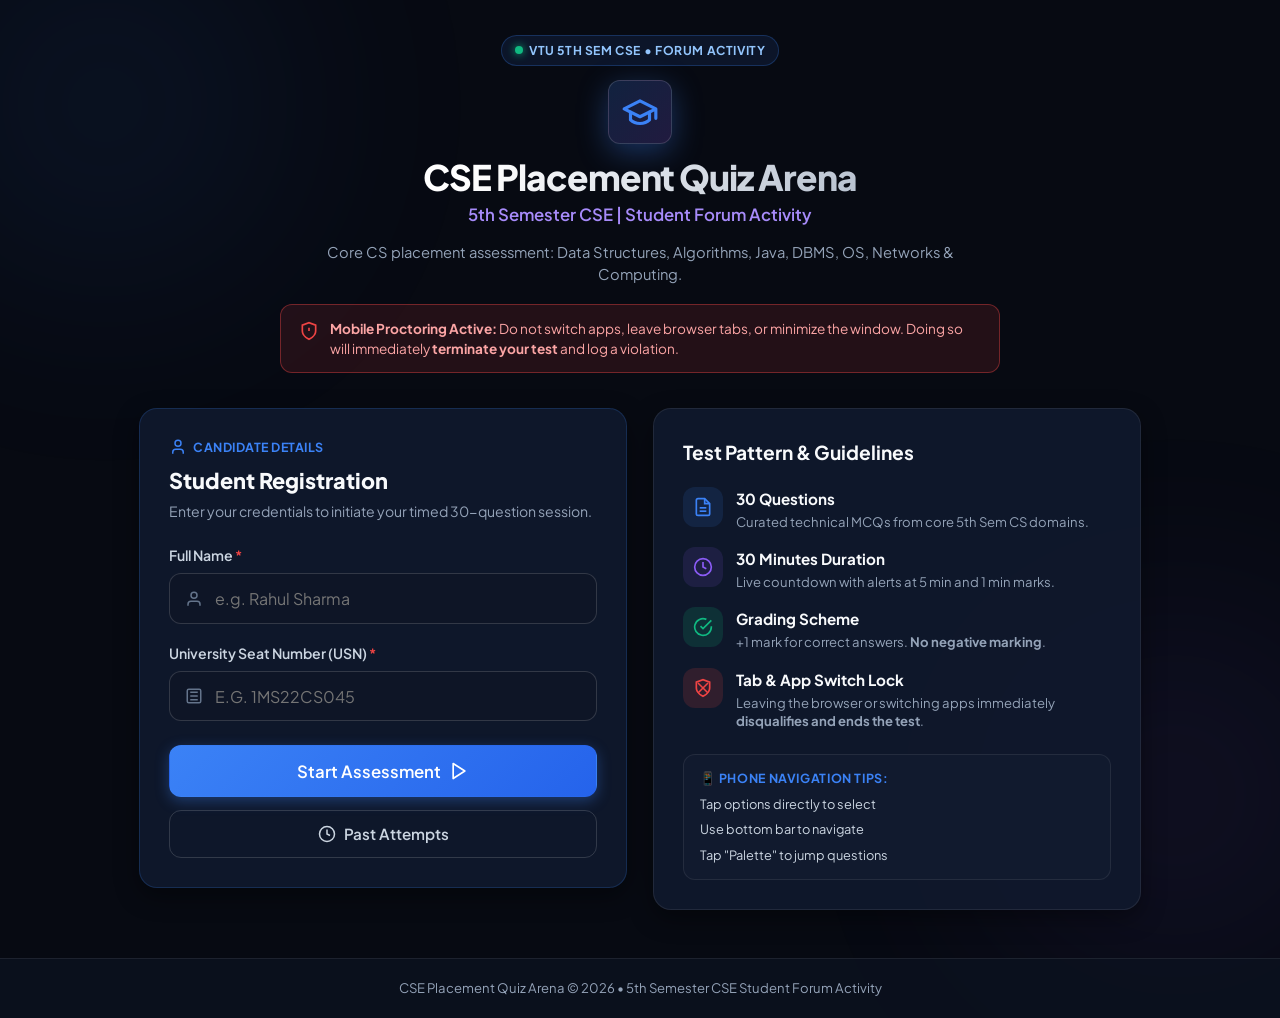
==== index.html @ 7b8ca548 "Add CSE placement quiz arena Co-authored-by: Copilot <223556219+Copilot@users.noreply.github.com>" ====
<!DOCTYPE html>
<html lang="en">
<head>
  <meta charset="UTF-8">
  <meta name="viewport" content="width=device-width, initial-scale=1.0, maximum-scale=5.0, viewport-fit=cover">
  <meta name="theme-color" content="#070a12">
  <meta name="apple-mobile-web-app-capable" content="yes">
  <meta name="apple-mobile-web-app-status-bar-style" content="black-translucent">
  <title>CSE Placement Quiz Arena | 5th Semester Placement Training</title>
  <meta name="description" content="Mobile-optimized placement-training MCQ quiz platform for 5th Semester CSE students with real-time countdown, strict tab-switch proctoring, thumb-friendly navigation, instant scoring, and answer review.">
  <!-- Google Fonts -->
  <link rel="preconnect" href="https://fonts.googleapis.com">
  <link rel="preconnect" href="https://fonts.gstatic.com" crossorigin>
  <link href="https://fonts.googleapis.com/css2?family=Plus+Jakarta+Sans:wght@400;500;600;700;800&family=JetBrains+Mono:wght@400;500;600&display=swap" rel="stylesheet">
  <link rel="stylesheet" href="style.css">
</head>
<body class="dark-theme">

  <!-- Ambient Backdrop Glows -->
  <div class="ambient-glow glow-top-left"></div>
  <div class="ambient-glow glow-bottom-right"></div>

  <!-- Notification Toast Container -->
  <div id="toastContainer" class="toast-container" aria-live="polite"></div>

  <!-- ========================================== -->
  <!-- SCREEN 1: REGISTRATION / LANDING PAGE     -->
  <!-- (Student-Only Access - No Admin Controls) -->
  <!-- ========================================== -->
  <section id="registrationScreen" class="screen active">
    <header class="landing-hero">
      <div class="hero-top-badge">
        <span class="pulse-indicator"></span>
        <span>VTU 5th Sem CSE • Forum Activity</span>
      </div>
      
      <div class="hero-logo-box">
        <div class="logo-shield">
          <svg width="38" height="38" viewBox="0 0 24 24" fill="none" stroke="currentColor" stroke-width="2" stroke-linecap="round" stroke-linejoin="round">
            <path d="M22 10v6M2 10l10-5 10 5-10 5z"/>
            <path d="M6 12v5c3 3 9 3 12 0v-5"/>
          </svg>
        </div>
      </div>

      <h1 class="hero-headline">CSE Placement Quiz Arena</h1>
      <p class="hero-subheadline">5th Semester CSE | Student Forum Activity</p>
      <p class="hero-brief">Core CS placement assessment: Data Structures, Algorithms, Java, DBMS, OS, Networks &amp; Computing.</p>
      
      <!-- Anti-Cheating Protocol Notice for Mobile -->
      <div class="proctoring-alert-banner">
        <svg width="20" height="20" viewBox="0 0 24 24" fill="none" stroke="currentColor" stroke-width="2"><path d="M12 22s8-4 8-10V5l-8-3-8 3v7c0 6 8 10 8 10z"/><line x1="12" y1="8" x2="12" y2="12"/><line x1="12" y1="16" x2="12.01" y2="16"/></svg>
        <span><strong>Mobile Proctoring Active:</strong> Do not switch apps, leave browser tabs, or minimize the window. Doing so will immediately <strong>terminate your test</strong> and log a violation.</span>
      </div>
    </header>

    <main class="landing-content">
      <!-- Registration Card -->
      <div class="card registration-card">
        <div class="card-badge">
          <svg width="18" height="18" viewBox="0 0 24 24" fill="none" stroke="currentColor" stroke-width="2"><path d="M19 21v-2a4 4 0 0 0-4-4H9a4 4 0 0 0-4 4v2"/><circle cx="12" cy="7" r="4"/></svg>
          <span>Candidate Details</span>
        </div>
        <h2 class="form-title">Student Registration</h2>
        <p class="form-instructions">Enter your credentials to initiate your timed 30-question session.</p>

        <form id="registrationForm" novalidate>
          <div class="form-field">
            <label for="studentNameInput">Full Name <span class="required-star">*</span></label>
            <div class="input-container">
              <svg class="field-icon" width="18" height="18" viewBox="0 0 24 24" fill="none" stroke="currentColor" stroke-width="2"><path d="M20 21v-2a4 4 0 0 0-4-4H8a4 4 0 0 0-4 4v2"/><circle cx="12" cy="7" r="4"/></svg>
              <input type="text" id="studentNameInput" placeholder="e.g. Rahul Sharma" autocomplete="name" required inputmode="text">
            </div>
            <div id="nameError" class="validation-message">Please enter your full name (minimum 2 characters).</div>
          </div>

          <div class="form-field">
            <label for="studentUSNInput">University Seat Number (USN) <span class="required-star">*</span></label>
            <div class="input-container">
              <svg class="field-icon" width="18" height="18" viewBox="0 0 24 24" fill="none" stroke="currentColor" stroke-width="2"><rect width="18" height="18" x="3" y="3" rx="2"/><path d="M7 7h10"/><path d="M7 12h10"/><path d="M7 17h10"/></svg>
              <input type="text" id="studentUSNInput" placeholder="e.g. 1MS22CS045" autocomplete="off" required autocapitalize="characters" style="text-transform: uppercase;">
            </div>
            <div id="usnError" class="validation-message">Please enter a valid USN.</div>
          </div>

          <div class="form-button-group">
            <button type="submit" id="startQuizBtn" class="btn btn-primary btn-cta btn-touch">
              <span>Start Assessment</span>
              <svg width="20" height="20" viewBox="0 0 24 24" fill="none" stroke="currentColor" stroke-width="2" stroke-linecap="round" stroke-linejoin="round"><polygon points="5 3 19 12 5 21 5 3"/></svg>
            </button>
            <button type="button" id="viewHistoryLandingBtn" class="btn btn-outline btn-touch">
              <svg width="18" height="18" viewBox="0 0 24 24" fill="none" stroke="currentColor" stroke-width="2"><circle cx="12" cy="12" r="10"/><polyline points="12 6 12 12 16 14"/></svg>
              <span>Past Attempts</span>
            </button>
          </div>
        </form>

        <!-- Active Session Resume Banner -->
        <div id="resumeSessionBanner" class="resume-session-banner hidden">
          <div class="resume-icon">⚡</div>
          <div class="resume-info">
            <strong>Active Session Saved</strong>
            <p id="resumeSessionDetails">You have an ongoing test attempt stored on this device.</p>
          </div>
          <button id="resumeTestBtn" class="btn btn-accent btn-sm btn-touch">Resume</button>
        </div>
      </div>

      <!-- Test Rules & Information -->
      <div class="instructions-card card">
        <h3 class="instructions-header">Test Pattern &amp; Guidelines</h3>
        <div class="rules-grid">
          <div class="rule-box">
            <div class="rule-icon-circle blue-glow">
              <svg width="20" height="20" viewBox="0 0 24 24" fill="none" stroke="currentColor" stroke-width="2"><path d="M14 2H6a2 2 0 0 0-2 2v16a2 2 0 0 0 2 2h12a2 2 0 0 0 2-2V8z"/><polyline points="14 2 14 8 20 8"/><line x1="16" y1="13" x2="8" y2="13"/><line x1="16" y1="17" x2="8" y2="17"/></svg>
            </div>
            <div class="rule-info">
              <h4>30 Questions</h4>
              <p>Curated technical MCQs from core 5th Sem CS domains.</p>
            </div>
          </div>

          <div class="rule-box">
            <div class="rule-icon-circle purple-glow">
              <svg width="20" height="20" viewBox="0 0 24 24" fill="none" stroke="currentColor" stroke-width="2"><circle cx="12" cy="12" r="10"/><polyline points="12 6 12 12 16 14"/></svg>
            </div>
            <div class="rule-info">
              <h4>30 Minutes Duration</h4>
              <p>Live countdown with alerts at 5 min and 1 min marks.</p>
            </div>
          </div>

          <div class="rule-box">
            <div class="rule-icon-circle green-glow">
              <svg width="20" height="20" viewBox="0 0 24 24" fill="none" stroke="currentColor" stroke-width="2"><path d="M22 11.08V12a10 10 0 1 1-5.93-9.14"/><polyline points="22 4 12 14.01 9 11.01"/></svg>
            </div>
            <div class="rule-info">
              <h4>Grading Scheme</h4>
              <p>+1 mark for correct answers. <strong>No negative marking</strong>.</p>
            </div>
          </div>

          <div class="rule-box">
            <div class="rule-icon-circle rose-glow">
              <svg width="20" height="20" viewBox="0 0 24 24" fill="none" stroke="currentColor" stroke-width="2"><path d="M12 22s8-4 8-10V5l-8-3-8 3v7c0 6 8 10 8 10z"/><line x1="18" y1="6" x2="6" y2="18"/><line x1="6" y1="6" x2="18" y2="18"/></svg>
            </div>
            <div class="rule-info">
              <h4>Tab &amp; App Switch Lock</h4>
              <p>Leaving the browser or switching apps immediately <strong>disqualifies and ends the test</strong>.</p>
            </div>
          </div>
        </div>

        <div class="keyboard-tips-banner">
          <div class="kbd-title">📱 Phone Navigation Tips:</div>
          <div class="kbd-items">
            <span>Tap options directly to select</span>
            <span>Use bottom bar to navigate</span>
            <span>Tap "Palette" to jump questions</span>
          </div>
        </div>
      </div>
    </main>

    <!-- Clean Student Footer (No Admin Login Shown) -->
    <footer class="landing-footer">
      <div class="footer-inner" style="justify-content: center; text-align: center;">
        <span>CSE Placement Quiz Arena &copy; 2026 • 5th Semester CSE Student Forum Activity</span>
      </div>
    </footer>
  </section>

  <!-- ========================================== -->
  <!-- SCREEN 2: ACTIVE QUIZ ARENA (PHONE READY) -->
  <!-- ========================================== -->
  <section id="quizScreen" class="screen">
    <!-- Compact Sticky Mobile Top Navigation -->
    <header class="quiz-navbar">
      <div class="nav-branding">
        <div class="nav-logo">
          <svg width="20" height="20" viewBox="0 0 24 24" fill="none" stroke="currentColor" stroke-width="2"><path d="M22 10v6M2 10l10-5 10 5-10 5z"/><path d="M6 12v5c3 3 9 3 12 0v-5"/></svg>
        </div>
        <div class="candidate-pill-compact">
          <span id="headerCandidateName" class="cand-name-val">Candidate</span>
          <span id="headerCandidateUSN" class="cand-usn-val">USN</span>
        </div>
      </div>

      <!-- Live Proctoring Status Pill -->
      <div class="proctor-pill">
        <span class="proctor-dot"></span>
        <span class="proctor-text">Locked</span>
      </div>

      <!-- Live Timer Badge -->
      <div class="timer-badge-container">
        <div id="liveTimerBadge" class="timer-badge">
          <svg class="timer-clock-icon" width="16" height="16" viewBox="0 0 24 24" fill="none" stroke="currentColor" stroke-width="2"><circle cx="12" cy="12" r="10"/><polyline points="12 6 12 12 16 14"/></svg>
          <span id="timerDisplay" class="timer-clock">30:00</span>
        </div>
      </div>

      <div class="nav-actions">
        <button id="topSubmitBtn" class="btn btn-danger btn-sm btn-touch">
          <span>Submit</span>
        </button>
      </div>
    </header>

    <!-- Sub-Header Progress Track for Phone -->
    <div class="mobile-sub-header">
      <div class="mobile-meta-row">
        <div class="meta-left">
          <span id="questionCounterPill" class="meta-pill pill-primary">Q1 / 30</span>
          <span id="questionTopicPill" class="meta-pill pill-topic">Topic</span>
        </div>
        <div class="meta-right">
          <span id="answeredCounterText" class="answered-text">0 / 30</span>
        </div>
      </div>
      <div class="linear-progress-wrapper" aria-label="Assessment Progress">
        <div id="quizProgressBar" class="linear-progress-fill" style="width: 0%;"></div>
      </div>
    </div>

    <!-- Quiz Workspace Layout -->
    <div class="quiz-body-container">
      
      <!-- Current Question Workspace -->
      <main class="question-workspace">
        <!-- Question Statement & Options Card -->
        <div class="card question-card">
          <div class="question-header-row">
            <span class="q-seq-num" id="qSequencePrefix">Q1.</span>
            <h2 id="qStatement" class="q-statement-text">Loading question text...</h2>
          </div>

          <!-- 4 Options Grid -->
          <div id="optionsGrid" class="options-container" role="radiogroup" aria-label="Question Multiple Choice Options">
            <!-- Dynamic 4 Options -->
          </div>
        </div>

        <!-- Inline Desktop / Tablet Action Buttons (also accessible above sticky footer) -->
        <div class="workspace-nav-bar inline-desktop-nav">
          <div class="nav-group-left">
            <button id="prevBtn" class="btn btn-secondary btn-touch" disabled>
              <svg width="18" height="18" viewBox="0 0 24 24" fill="none" stroke="currentColor" stroke-width="2"><polyline points="15 18 9 12 15 6"/></svg>
              <span>Previous</span>
            </button>
            <button id="clearBtn" class="btn btn-ghost btn-touch" title="Clear your selected answer for this question">
              <svg width="16" height="16" viewBox="0 0 24 24" fill="none" stroke="currentColor" stroke-width="2"><circle cx="12" cy="12" r="10"/><line x1="15" y1="9" x2="9" y2="15"/><line x1="9" y1="9" x2="15" y2="15"/></svg>
              <span>Clear Answer</span>
            </button>
          </div>

          <div class="nav-group-right">
            <button id="nextBtn" class="btn btn-primary btn-touch">
              <span id="nextBtnText">Save &amp; Next</span>
              <svg width="18" height="18" viewBox="0 0 24 24" fill="none" stroke="currentColor" stroke-width="2"><polyline points="9 18 15 12 9 6"/></svg>
            </button>
          </div>
        </div>
      </main>

      <!-- Question Palette (Desktop Sidebar / Mobile Bottom Sheet) -->
      <aside id="paletteSidebar" class="palette-sidebar">
        <div class="palette-overlay-backdrop" id="paletteOverlayBackdrop"></div>
        <div class="card palette-card">
          <div class="drawer-handle-bar">
            <span class="drawer-drag-pill"></span>
          </div>

          <div class="palette-top">
            <div class="palette-heading">
              <svg width="18" height="18" viewBox="0 0 24 24" fill="none" stroke="currentColor" stroke-width="2"><rect x="3" y="3" width="7" height="7"/><rect x="14" y="3" width="7" height="7"/><rect x="14" y="14" width="7" height="7"/><rect x="3" y="14" width="7" height="7"/></svg>
              <h3>Question Palette</h3>
            </div>
            <button id="mobilePaletteCloseBtn" class="btn-palette-close" aria-label="Close Palette">&times;</button>
          </div>

          <!-- Summary Indicator Chips -->
          <div class="palette-counters-row">
            <div class="p-counter chip-answered">
              <span id="paletteAnsweredCount" class="counter-val">0</span>
              <span class="counter-name">Answered</span>
            </div>
            <div class="p-counter chip-visited">
              <span id="paletteVisitedCount" class="counter-val">0</span>
              <span class="counter-name">Visited</span>
            </div>
            <div class="p-counter chip-unvisited">
              <span id="paletteUnvisitedCount" class="counter-val">30</span>
              <span class="counter-name">Not Visited</span>
            </div>
          </div>

          <!-- 30 Questions Grid -->
          <div id="paletteGrid" class="palette-numbers-grid" role="navigation" aria-label="Jump to specific question">
            <!-- 30 buttons generated dynamically -->
          </div>

          <!-- Palette Legend -->
          <div class="palette-legend-box">
            <div class="legend-row">
              <div class="legend-entry"><span class="legend-circle bg-current"></span> Current</div>
              <div class="legend-entry"><span class="legend-circle bg-answered"></span> Answered</div>
            </div>
            <div class="legend-row">
              <div class="legend-entry"><span class="legend-circle bg-visited"></span> Visited</div>
              <div class="legend-entry"><span class="legend-circle bg-unvisited"></span> Unvisited</div>
            </div>
          </div>

          <!-- Final Submit Button -->
          <div class="palette-footer-actions">
            <button id="sidebarSubmitBtn" class="btn btn-danger btn-full btn-touch">
              <svg width="18" height="18" viewBox="0 0 24 24" fill="none" stroke="currentColor" stroke-width="2"><polyline points="20 6 9 17 4 12"/></svg>
              <span>Submit Entire Test</span>
            </button>
          </div>
        </div>
      </aside>
    </div>

    <!-- ========================================== -->
    <!-- PHONE STICKY BOTTOM ACTION TOOLBAR         -->
    <!-- Thumb-friendly mobile navigation bar       -->
    <!-- ========================================== -->
    <nav class="mobile-bottom-nav-bar" aria-label="Mobile Navigation Toolbar">
      <button id="mobileFooterPrevBtn" class="mobile-nav-btn" disabled>
        <svg width="20" height="20" viewBox="0 0 24 24" fill="none" stroke="currentColor" stroke-width="2"><polyline points="15 18 9 12 15 6"/></svg>
        <span>Prev</span>
      </button>

      <button id="mobileFooterPaletteBtn" class="mobile-palette-pill-btn">
        <svg width="18" height="18" viewBox="0 0 24 24" fill="none" stroke="currentColor" stroke-width="2"><rect x="3" y="3" width="7" height="7"/><rect x="14" y="3" width="7" height="7"/><rect x="14" y="14" width="7" height="7"/><rect x="3" y="14" width="7" height="7"/></svg>
        <span id="mobileFooterPaletteText">Palette Q1</span>
        <span id="mobileFooterCountBadge" class="mobile-count-badge">0/30</span>
      </button>

      <button id="mobileFooterClearBtn" class="mobile-clear-icon-btn" title="Clear selection">
        <svg width="18" height="18" viewBox="0 0 24 24" fill="none" stroke="currentColor" stroke-width="2"><circle cx="12" cy="12" r="10"/><line x1="15" y1="9" x2="9" y2="15"/><line x1="9" y1="9" x2="15" y2="15"/></svg>
      </button>

      <button id="mobileFooterNextBtn" class="mobile-nav-btn btn-nav-primary">
        <span id="mobileFooterNextText">Next</span>
        <svg width="20" height="20" viewBox="0 0 24 24" fill="none" stroke="currentColor" stroke-width="2"><polyline points="9 18 15 12 9 6"/></svg>
      </button>
    </nav>
  </section>

  <!-- ========================================== -->
  <!-- SCREEN 3: TAB-SWITCH VIOLATION SCREEN      -->
  <!-- ========================================== -->
  <section id="violationScreen" class="screen">
    <div class="violation-container">
      <div class="card violation-card">
        <div class="violation-icon-box">
          <svg width="44" height="44" viewBox="0 0 24 24" fill="none" stroke="currentColor" stroke-width="2" stroke-linecap="round" stroke-linejoin="round">
            <path d="M12 22s8-4 8-10V5l-8-3-8 3v7c0 6 8 10 8 10z"/>
            <line x1="12" y1="8" x2="12" y2="12"/>
            <line x1="12" y1="16" x2="12.01" y2="16"/>
          </svg>
        </div>

        <h1 class="violation-title">Assessment Terminated</h1>
        <p class="violation-subtitle">Proctoring Rule Violation: Phone App / Tab Switch Detected</p>

        <div class="violation-details-card">
          <div class="v-row">
            <span>Candidate:</span>
            <strong id="violationCandidateName">Candidate</strong>
          </div>
          <div class="v-row">
            <span>USN:</span>
            <strong id="violationCandidateUSN">USN</strong>
          </div>
          <div class="v-row">
            <span>Timestamp:</span>
            <strong id="violationTimeVal" class="text-rose">Timestamp</strong>
          </div>
          <div class="v-row">
            <span>Status:</span>
            <span class="badge-pill pill-violation">Disqualified &amp; Auto-Submitted</span>
          </div>
          <div class="v-row">
            <span>Score Recorded:</span>
            <strong id="violationScoreVal" class="text-amber">0 / 30</strong>
          </div>
        </div>

        <div class="violation-warning-alert">
          <strong>Security Logging Notice:</strong> You switched browser tabs or left the active examination app. In accordance with university forum testing policy, your test session has been terminated and logged to the <strong>Faculty Admin Portal</strong>.
        </div>

        <div class="violation-button-row">
          <button id="viewViolationScorecardBtn" class="btn btn-primary btn-full btn-touch">
            <svg width="18" height="18" viewBox="0 0 24 24" fill="none" stroke="currentColor" stroke-width="2"><path d="M2 12s3-7 10-7 10 7 10 7-3 7-10 7-10-7-10-7Z"/><circle cx="12" cy="12" r="3"/></svg>
            <span>View Recorded Scorecard &amp; Review</span>
          </button>
          <button id="returnHomeViolationBtn" class="btn btn-outline btn-full btn-touch">
            <svg width="18" height="18" viewBox="0 0 24 24" fill="none" stroke="currentColor" stroke-width="2"><path d="m3 9 9-7 9 7v11a2 2 0 0 1-2 2H5a2 2 0 0 1-2-2z"/><polyline points="9 22 9 12 15 12 15 22"/></svg>
            <span>Return to Landing Screen</span>
          </button>
        </div>
      </div>
    </div>
  </section>

  <!-- ========================================== -->
  <!-- SCREEN 4: RESULT DASHBOARD                 -->
  <!-- ========================================== -->
  <section id="resultScreen" class="screen">
    <div class="result-wrapper">
      
      <!-- Top Result Hero Card -->
      <div class="card result-hero-card">
        <div class="hero-flex">
          <div class="hero-candidate-info">
            <div class="scorecard-chip" id="resultCardTypeChip">OFFICIAL PERFORMANCE REPORT</div>
            <h1 id="resultStudentName" class="candidate-result-name">Student Name</h1>
            <div class="candidate-meta-badges">
              <span class="meta-tag">
                <svg width="14" height="14" viewBox="0 0 24 24" fill="none" stroke="currentColor" stroke-width="2"><rect width="18" height="18" x="3" y="3" rx="2"/><path d="M7 7h10"/><path d="M7 12h10"/><path d="M7 17h10"/></svg>
                <strong id="resultStudentUSN">1MS22CS000</strong>
              </span>
              <span class="meta-tag">
                <svg width="14" height="14" viewBox="0 0 24 24" fill="none" stroke="currentColor" stroke-width="2"><rect width="18" height="18" x="3" y="4" rx="2" ry="2"/><line x1="16" y1="2" x2="16" y2="6"/><line x1="8" y1="2" x2="8" y2="6"/><line x1="3" y1="10" x2="21" y2="10"/></svg>
                <span id="resultAttemptTimestamp">Attempt Date</span>
              </span>
              <span class="meta-tag">
                <svg width="14" height="14" viewBox="0 0 24 24" fill="none" stroke="currentColor" stroke-width="2"><circle cx="12" cy="12" r="10"/><polyline points="12 6 12 12 16 14"/></svg>
                <span>Time: <strong id="resultDuration">00:00</strong></span>
              </span>
            </div>
          </div>

          <!-- Circular Score Ring Visual -->
          <div class="score-ring-container">
            <svg class="score-ring-svg" viewBox="0 0 160 160">
              <circle class="ring-bg" cx="80" cy="80" r="68"></circle>
              <circle id="scoreRingProgress" class="ring-progress" cx="80" cy="80" r="68" stroke-dasharray="427.26" stroke-dashoffset="427.26"></circle>
            </svg>
            <div class="ring-center-stats">
              <span id="resultScoreNum" class="ring-score">0</span>
              <span class="ring-divider">/ 30</span>
              <span id="resultPercentageNum" class="ring-percentage">0%</span>
            </div>
          </div>
        </div>

        <!-- Performance Verdict Banner -->
        <div id="verdictBanner" class="verdict-banner-box">
          <div id="verdictEmoji" class="verdict-icon">🏆</div>
          <div class="verdict-text-group">
            <h3 id="verdictHeading" class="verdict-heading">Evaluation Verdict</h3>
            <p id="verdictDescription" class="verdict-description">Your performance summary.</p>
          </div>
        </div>
      </div>

      <!-- 4 Metric Cards -->
      <div class="metrics-dashboard-grid">
        <div class="card metric-tile card-accent-blue">
          <div class="metric-icon icon-blue">
            <svg width="22" height="22" viewBox="0 0 24 24" fill="none" stroke="currentColor" stroke-width="2"><path d="M14 2H6a2 2 0 0 0-2 2v16a2 2 0 0 0 2 2h12a2 2 0 0 0 2-2V8z"/><polyline points="14 2 14 8 20 8"/></svg>
          </div>
          <div class="metric-body">
            <span class="metric-title">Total Score</span>
            <div class="metric-value"><strong id="metricTotalScore">0</strong> <span class="metric-sub">/ 30</span></div>
          </div>
        </div>

        <div class="card metric-tile card-accent-purple">
          <div class="metric-icon icon-purple">
            <svg width="22" height="22" viewBox="0 0 24 24" fill="none" stroke="currentColor" stroke-width="2"><path d="M22 12h-4l-3 9L9 3l-3 9H2"/></svg>
          </div>
          <div class="metric-body">
            <span class="metric-title">Accuracy Rate</span>
            <div class="metric-value"><strong id="metricAccuracy">0%</strong></div>
          </div>
        </div>

        <div class="card metric-tile card-accent-green">
          <div class="metric-icon icon-green">
            <svg width="22" height="22" viewBox="0 0 24 24" fill="none" stroke="currentColor" stroke-width="2"><path d="M22 11.08V12a10 10 0 1 1-5.93-9.14"/><polyline points="22 4 12 14.01 9 11.01"/></svg>
          </div>
          <div class="metric-body">
            <span class="metric-title">Correct</span>
            <div class="metric-value text-green"><strong id="metricCorrectAnswers">0</strong></div>
          </div>
        </div>

        <div class="card metric-tile card-accent-rose">
          <div class="metric-icon icon-rose">
            <svg width="22" height="22" viewBox="0 0 24 24" fill="none" stroke="currentColor" stroke-width="2"><circle cx="12" cy="12" r="10"/><line x1="15" y1="9" x2="9" y2="15"/><line x1="9" y1="9" x2="15" y2="15"/></svg>
          </div>
          <div class="metric-body">
            <span class="metric-title">Incorrect / Skipped</span>
            <div class="metric-value">
              <span class="text-rose" id="metricIncorrectAnswers">0</span>
              <span class="metric-slash">/</span>
              <span class="text-amber" id="metricSkippedAnswers">0</span>
            </div>
          </div>
        </div>
      </div>

      <!-- Action Navigation Toolbar -->
      <div class="results-toolbar">
        <a href="#detailedReviewSection" class="btn btn-primary btn-touch">
          <svg width="18" height="18" viewBox="0 0 24 24" fill="none" stroke="currentColor" stroke-width="2"><path d="M2 12s3-7 10-7 10 7 10 7-3 7-10 7-10-7-10-7Z"/><circle cx="12" cy="12" r="3"/></svg>
          <span>Review Detailed Answers</span>
        </a>
        <button id="retakeQuizBtn" class="btn btn-accent btn-touch">
          <svg width="18" height="18" viewBox="0 0 24 24" fill="none" stroke="currentColor" stroke-width="2"><path d="M21 2v6h-6"/><path d="M3 12a9 9 0 0 1 15-6.7L21 8"/><path d="M3 22v-6h6"/><path d="M21 12a9 9 0 0 1-15 6.7L3 16"/></svg>
          <span>Retake Quiz</span>
        </button>
        <button id="viewHistoryFromResultsBtn" class="btn btn-outline btn-touch">
          <svg width="18" height="18" viewBox="0 0 24 24" fill="none" stroke="currentColor" stroke-width="2"><circle cx="12" cy="12" r="10"/><polyline points="12 6 12 12 16 14"/></svg>
          <span>Attempt History</span>
        </button>
        <button id="printScorecardBtn" class="btn btn-ghost btn-touch">
          <svg width="18" height="18" viewBox="0 0 24 24" fill="none" stroke="currentColor" stroke-width="2"><polyline points="6 9 6 2 18 2 18 9"/><path d="M6 18H4a2 2 0 0 1-2-2v-5a2 2 0 0 1 2-2h16a2 2 0 0 1 2 2v5a2 2 0 0 1-2 2h-2"/><rect width="12" height="8" x="6" y="14"/></svg>
          <span>Print Scorecard</span>
        </button>
      </div>

      <!-- ========================================== -->
      <!-- SECTION: DETAILED ANSWER REVIEW            -->
      <!-- ========================================== -->
      <section id="detailedReviewSection" class="review-zone">
        <div class="card review-toolbar-card">
          <div class="review-title-wrap">
            <span class="meta-pill pill-primary">FACULTY ANSWER KEY &amp; EXPLANATIONS</span>
            <h2 class="review-main-title">Answer Key &amp; Conceptual Review</h2>
            <p class="review-subtitle">Examine the official faculty answer key, compare your choices, and study the underlying computer science principles.</p>
          </div>

          <!-- Review Filters -->
          <div class="review-filter-actions">
            <div class="filter-pills-row" role="tablist" aria-label="Review filter options">
              <button class="filter-tab active" data-filter="all">
                All (<span id="filterCountAll">30</span>)
              </button>
              <button class="filter-tab tab-correct" data-filter="correct">
                ✓ Correct (<span id="filterCountCorrect">0</span>)
              </button>
              <button class="filter-tab tab-incorrect" data-filter="incorrect">
                ✗ Incorrect (<span id="filterCountIncorrect">0</span>)
              </button>
              <button class="filter-tab tab-unanswered" data-filter="unanswered">
                ○ Skipped (<span id="filterCountUnanswered">0</span>)
              </button>
            </div>

            <button id="toggleAllExplanationsBtn" class="btn btn-sm btn-outline btn-touch">
              <svg width="14" height="14" viewBox="0 0 24 24" fill="none" stroke="currentColor" stroke-width="2"><polyline points="7 13 12 18 17 13"/><polyline points="7 6 12 11 17 6"/></svg>
              <span>Expand All Explanations</span>
            </button>
          </div>
        </div>

        <!-- Dynamic Review List -->
        <div id="reviewCardsList" class="review-cards-list">
          <!-- 30 review cards generated dynamically -->
        </div>
      </section>

    </div>
  </section>

  <!-- ========================================== -->
  <!-- MODAL: TEST SUBMIT CONFIRMATION            -->
  <!-- ========================================== -->
  <div id="submitConfirmationModal" class="modal-overlay" role="dialog" aria-modal="true" aria-labelledby="confirmTitle">
    <div class="card modal-content-box">
      <div class="modal-icon-header amber-badge">
        <svg width="28" height="28" viewBox="0 0 24 24" fill="none" stroke="currentColor" stroke-width="2"><circle cx="12" cy="12" r="10"/><line x1="12" y1="8" x2="12" y2="12"/><line x1="12" y1="16" x2="12.01" y2="16"/></svg>
      </div>

      <h3 id="confirmTitle" class="modal-heading">Submit Assessment?</h3>
      <p class="modal-caption">Please review your submission status below before ending the session.</p>

      <div class="submission-stats-card">
        <div class="sub-stat-row">
          <span>Answered Questions:</span>
          <strong id="confirmAnsweredVal" class="text-green">0 / 30</strong>
        </div>
        <div class="sub-stat-row">
          <span>Unanswered Questions:</span>
          <strong id="confirmUnansweredVal" class="text-amber">0 / 30</strong>
        </div>
        <div class="sub-stat-row">
          <span>Time Remaining:</span>
          <strong id="confirmTimeLeftVal" class="text-blue">00:00</strong>
        </div>
      </div>

      <div id="unansweredWarningAlert" class="alert-box-warning hidden">
        ⚠️ Warning: You have unattempted questions! Unanswered questions receive 0 marks.
      </div>

      <div class="modal-button-row">
        <button id="cancelSubmitModalBtn" class="btn btn-secondary btn-touch">Keep Testing</button>
        <button id="finalizeSubmitModalBtn" class="btn btn-danger btn-touch">Confirm &amp; Submit</button>
      </div>
    </div>
  </div>

  <!-- ========================================== -->
  <!-- MODAL: ATTEMPT HISTORY                     -->
  <!-- ========================================== -->
  <div id="historyModal" class="modal-overlay" role="dialog" aria-modal="true" aria-labelledby="historyTitle">
    <div class="card modal-content-box modal-wide">
      <div class="modal-top-bar">
        <div class="history-header-title">
          <div class="modal-icon-header purple-badge">
            <svg width="22" height="22" viewBox="0 0 24 24" fill="none" stroke="currentColor" stroke-width="2"><circle cx="12" cy="12" r="10"/><polyline points="12 6 12 12 16 14"/></svg>
          </div>
          <div>
            <h3 id="historyTitle" class="modal-heading">Attempt History</h3>
            <p class="modal-caption">Performance log stored securely in your browser's LocalStorage.</p>
          </div>
        </div>
        <button id="closeHistoryModalBtn" class="modal-close-btn" aria-label="Close modal">&times;</button>
      </div>

      <!-- Historical Aggregate Stats -->
      <div class="history-stats-banner">
        <div class="h-stat-tile">
          <span class="h-stat-label">Total Attempts</span>
          <strong id="histTotalAttemptsCount" class="h-stat-num">0</strong>
        </div>
        <div class="h-stat-tile">
          <span class="h-stat-label">Highest Score</span>
          <strong id="histHighestScoreVal" class="h-stat-num text-green">0 / 30</strong>
        </div>
        <div class="h-stat-tile">
          <span class="h-stat-label">Average</span>
          <strong id="histAvgAccuracyVal" class="h-stat-num text-blue">0%</strong>
        </div>
      </div>

      <!-- History Records Container -->
      <div id="historyTableContainer" class="history-records-wrapper">
        <!-- Generated dynamically via JS -->
      </div>

      <div class="modal-footer-toolbar">
        <button id="clearHistoryBtn" class="btn btn-ghost text-rose btn-touch">
          <svg width="16" height="16" viewBox="0 0 24 24" fill="none" stroke="currentColor" stroke-width="2"><polyline points="3 6 5 6 21 6"/><path d="M19 6v14a2 2 0 0 1-2 2H7a2 2 0 0 1-2-2V6m3 0V4a2 2 0 0 1 2-2h4a2 2 0 0 1 2 2v2"/></svg>
          <span>Clear History</span>
        </button>
        <button id="closeHistoryFooterBtn" class="btn btn-secondary btn-touch">Close</button>
      </div>
    </div>
  </div>

  <!-- JavaScript Modules -->
  <script src="questions.js"></script>
  <script src="script.js"></script>
</body>
</html>
---- style.css ----
/* ==========================================================================
   CSE PLACEMENT QUIZ ARENA - STYLESHEET
   Mobile-First & Fully Responsive Architecture (Phone, Tablet, Desktop)
   Dark Navy / Charcoal Theme with Electric Blue & Violet Accents
   Includes Strict Tab-Switching Proctoring & Native-App Style Mobile UI
   ========================================================================== */

:root {
  /* Color Palette */
  --bg-dark: #070a12;
  --bg-canvas: #0c1220;
  --bg-surface: #111a2e;
  --bg-surface-elevated: #16223b;
  --bg-card: rgba(17, 26, 46, 0.88);
  --bg-card-hover: rgba(22, 34, 59, 0.96);
  --bg-input: #0e1526;

  /* Accent Colors */
  --primary: #3b82f6;
  --primary-hover: #2563eb;
  --primary-glow: rgba(59, 130, 246, 0.35);
  --primary-subtle: rgba(59, 130, 246, 0.12);

  --violet: #8b5cf6;
  --violet-hover: #7c3aed;
  --violet-glow: rgba(139, 92, 246, 0.3);
  --violet-subtle: rgba(139, 92, 246, 0.12);

  --emerald: #10b981;
  --emerald-hover: #059669;
  --emerald-subtle: rgba(16, 185, 129, 0.15);
  --emerald-border: rgba(16, 185, 129, 0.4);

  --amber: #f59e0b;
  --amber-subtle: rgba(245, 158, 11, 0.15);
  --amber-border: rgba(245, 158, 11, 0.4);

  --rose: #ef4444;
  --rose-subtle: rgba(239, 68, 68, 0.15);
  --rose-border: rgba(239, 68, 68, 0.4);

  /* Text Colors */
  --text-main: #f8fafc;
  --text-secondary: #cbd5e1;
  --text-muted: #94a3b8;
  --text-dim: #64748b;

  /* Borders & Shadows */
  --border-subtle: rgba(255, 255, 255, 0.08);
  --border-medium: rgba(255, 255, 255, 0.15);
  --border-primary: rgba(59, 130, 246, 0.4);
  --shadow-sm: 0 2px 8px rgba(0, 0, 0, 0.3);
  --shadow-md: 0 8px 24px rgba(0, 0, 0, 0.4);
  --shadow-lg: 0 16px 40px rgba(0, 0, 0, 0.5);
  --shadow-glow: 0 0 25px var(--primary-glow);

  /* Radii */
  --radius-sm: 8px;
  --radius-md: 12px;
  --radius-lg: 18px;
  --radius-xl: 26px;
  --radius-full: 9999px;

  /* Typography */
  --font-sans: 'Plus Jakarta Sans', system-ui, -apple-system, sans-serif;
  --font-mono: 'JetBrains Mono', monospace;
  --transition: all 0.2s cubic-bezier(0.16, 1, 0.3, 1);
}

/* ==========================================================================
   RESET & MOBILE BASE STYLES
   ========================================================================== */

*, *::before, *::after {
  box-sizing: border-box;
  margin: 0;
  padding: 0;
  -webkit-tap-highlight-color: transparent;
}

html {
  scroll-behavior: smooth;
  font-size: 16px;
}

body {
  font-family: var(--font-sans);
  background-color: var(--bg-dark);
  color: var(--text-main);
  line-height: 1.55;
  min-height: 100vh;
  min-height: 100dvh;
  position: relative;
  overflow-x: hidden;
  -webkit-font-smoothing: antialiased;
}

/* Code badge snippet styling */
code, .code-snippet {
  font-family: var(--font-mono);
  background-color: rgba(59, 130, 246, 0.12);
  color: #93c5fd;
  padding: 0.15rem 0.45rem;
  border-radius: 4px;
  border: 1px solid rgba(59, 130, 246, 0.25);
  font-size: 0.9em;
  font-weight: 500;
  word-break: break-word;
}

/* Ambient Glow Blobs */
.ambient-glow {
  position: fixed;
  width: 450px;
  height: 450px;
  border-radius: 50%;
  filter: blur(130px);
  pointer-events: none;
  z-index: 0;
  opacity: 0.18;
}

.glow-top-left {
  top: -120px;
  left: -120px;
  background: radial-gradient(circle, var(--primary) 0%, transparent 70%);
}

.glow-bottom-right {
  bottom: -120px;
  right: -120px;
  background: radial-gradient(circle, var(--violet) 0%, transparent 70%);
}

/* ==========================================================================
   SCREEN MANAGEMENT
   ========================================================================== */

.screen {
  display: none;
  position: relative;
  z-index: 1;
  width: 100%;
  animation: fadeIn 0.25s cubic-bezier(0.16, 1, 0.3, 1) forwards;
}

.screen.active {
  display: block;
}

@keyframes fadeIn {
  from {
    opacity: 0;
    transform: translateY(6px);
  }
  to {
    opacity: 1;
    transform: translateY(0);
  }
}

/* Card Base */
.card {
  background: var(--bg-card);
  backdrop-filter: blur(14px);
  -webkit-backdrop-filter: blur(14px);
  border: 1px solid var(--border-subtle);
  border-radius: var(--radius-lg);
  box-shadow: var(--shadow-md);
  transition: var(--transition);
}

/* Utility Colors & Text */
.text-green { color: var(--emerald) !important; }
.text-amber { color: var(--amber) !important; }
.text-rose { color: var(--rose) !important; }
.text-blue { color: var(--primary) !important; }
.hidden { display: none !important; }

/* ==========================================================================
   BUTTONS & TOUCH CONTROLS
   ========================================================================== */

.btn {
  display: inline-flex;
  align-items: center;
  justify-content: center;
  gap: 0.5rem;
  padding: 0.75rem 1.4rem;
  font-family: var(--font-sans);
  font-size: 0.95rem;
  font-weight: 600;
  border-radius: var(--radius-md);
  border: 1px solid transparent;
  cursor: pointer;
  transition: var(--transition);
  text-decoration: none;
  user-select: none;
  white-space: nowrap;
  touch-action: manipulation;
}

.btn:active, .btn-touch:active {
  transform: scale(0.97);
}

.btn:disabled {
  opacity: 0.45;
  cursor: not-allowed;
  pointer-events: none;
}

.btn-touch {
  min-height: 48px;
}

.btn-primary {
  background: linear-gradient(135deg, var(--primary) 0%, #2563eb 100%);
  color: #ffffff;
  box-shadow: 0 4px 14px var(--primary-glow);
}

.btn-primary:hover:not(:disabled) {
  background: linear-gradient(135deg, #60a5fa 0%, var(--primary) 100%);
  box-shadow: 0 6px 20px rgba(59, 130, 246, 0.5);
}

.btn-accent {
  background: linear-gradient(135deg, var(--violet) 0%, #6d28d9 100%);
  color: #ffffff;
  box-shadow: 0 4px 14px var(--violet-glow);
}

.btn-secondary {
  background: var(--bg-surface);
  border: 1px solid var(--border-medium);
  color: var(--text-secondary);
}

.btn-outline {
  background: transparent;
  border: 1px solid var(--border-medium);
  color: var(--text-secondary);
}

.btn-danger {
  background: linear-gradient(135deg, #ef4444 0%, #dc2626 100%);
  color: #ffffff;
  box-shadow: 0 4px 12px rgba(239, 68, 68, 0.3);
}

.btn-ghost {
  background: transparent;
  border: none;
  color: var(--text-muted);
}

.btn-cta {
  padding: 0.9rem 1.8rem;
  font-size: 1.05rem;
}

.btn-sm {
  padding: 0.45rem 0.9rem;
  font-size: 0.85rem;
  min-height: 38px;
}

.btn-full {
  width: 100%;
}

/* ==========================================================================
   SCREEN 1: LANDING & REGISTRATION (PHONE OPTIMIZED)
   ========================================================================== */

.landing-hero {
  text-align: center;
  padding: 2.2rem 1.2rem 1.4rem;
  max-width: 880px;
  margin: 0 auto;
}

.hero-top-badge {
  display: inline-flex;
  align-items: center;
  gap: 0.4rem;
  padding: 0.3rem 0.8rem;
  background: rgba(59, 130, 246, 0.1);
  border: 1px solid rgba(59, 130, 246, 0.25);
  border-radius: var(--radius-full);
  font-size: 0.76rem;
  font-weight: 700;
  color: #93c5fd;
  text-transform: uppercase;
  letter-spacing: 0.05em;
  margin-bottom: 0.9rem;
}

.pulse-indicator {
  width: 8px;
  height: 8px;
  background-color: var(--emerald);
  border-radius: 50%;
  box-shadow: 0 0 8px var(--emerald);
  animation: pulse 2s infinite;
}

@keyframes pulse {
  0%, 100% { opacity: 1; transform: scale(1); }
  50% { opacity: 0.4; transform: scale(0.8); }
}

.hero-logo-box {
  margin-bottom: 0.8rem;
}

.logo-shield {
  width: 64px;
  height: 64px;
  border-radius: var(--radius-md);
  background: linear-gradient(135deg, rgba(59, 130, 246, 0.2) 0%, rgba(139, 92, 246, 0.2) 100%);
  border: 1px solid var(--border-medium);
  display: inline-flex;
  align-items: center;
  justify-content: center;
  color: var(--primary);
  box-shadow: 0 8px 30px var(--primary-glow);
}

.hero-headline {
  font-size: 2.2rem;
  font-weight: 800;
  letter-spacing: -0.03em;
  background: linear-gradient(135deg, #ffffff 30%, #94a3b8 100%);
  -webkit-background-clip: text;
  -webkit-text-fill-color: transparent;
  margin-bottom: 0.3rem;
  line-height: 1.15;
}

.hero-subheadline {
  font-size: 1.05rem;
  font-weight: 600;
  color: #a78bfa;
  margin-bottom: 0.8rem;
}

.hero-brief {
  color: var(--text-muted);
  font-size: 0.92rem;
  max-width: 640px;
  margin: 0 auto 1.2rem;
  line-height: 1.5;
}

/* Strict Proctoring Alert Banner */
.proctoring-alert-banner {
  display: flex;
  align-items: flex-start;
  gap: 0.7rem;
  padding: 0.85rem 1.1rem;
  background: rgba(239, 68, 68, 0.12);
  border: 1.5px solid var(--rose-border);
  border-radius: var(--radius-md);
  color: #fca5a5;
  font-size: 0.85rem;
  text-align: left;
  max-width: 720px;
  margin: 0 auto;
  line-height: 1.45;
}

.proctoring-alert-banner svg {
  color: var(--rose);
  flex-shrink: 0;
  margin-top: 2px;
}

/* Landing Layout Grid */
.landing-content {
  max-width: 1040px;
  margin: 0 auto;
  padding: 0.8rem 1.2rem 3rem;
  display: grid;
  grid-template-columns: 1fr 1fr;
  gap: 1.6rem;
  align-items: start;
}

.registration-card {
  padding: 1.8rem;
  border-color: rgba(59, 130, 246, 0.2);
}

.card-badge {
  display: inline-flex;
  align-items: center;
  gap: 0.4rem;
  font-size: 0.78rem;
  font-weight: 700;
  color: var(--primary);
  text-transform: uppercase;
  letter-spacing: 0.04em;
  margin-bottom: 0.4rem;
}

.form-title {
  font-size: 1.35rem;
  font-weight: 800;
  color: var(--text-main);
  margin-bottom: 0.25rem;
}

.form-instructions {
  color: var(--text-muted);
  font-size: 0.88rem;
  margin-bottom: 1.4rem;
}

.form-field {
  margin-bottom: 1.2rem;
}

.form-field label {
  display: block;
  font-size: 0.88rem;
  font-weight: 600;
  color: var(--text-secondary);
  margin-bottom: 0.4rem;
}

.required-star {
  color: var(--rose);
}

.input-container {
  position: relative;
  display: flex;
  align-items: center;
}

.field-icon {
  position: absolute;
  left: 1rem;
  color: var(--text-dim);
  pointer-events: none;
}

/* Crucial iOS fix: font-size 16px prevents mobile browser auto-zoom! */
.input-container input {
  width: 100%;
  padding: 0.85rem 1rem 0.85rem 2.8rem;
  background-color: var(--bg-input);
  border: 1px solid var(--border-medium);
  border-radius: var(--radius-md);
  color: var(--text-main);
  font-family: var(--font-sans);
  font-size: 16px;
  outline: none;
  transition: var(--transition);
  -webkit-appearance: none;
}

.input-container input:focus {
  border-color: var(--primary);
  background-color: #111a2f;
  box-shadow: 0 0 0 3px var(--primary-subtle);
}

.input-container.error input {
  border-color: var(--rose);
  box-shadow: 0 0 0 3px var(--rose-subtle);
}

.validation-message {
  display: none;
  color: var(--rose);
  font-size: 0.8rem;
  font-weight: 500;
  margin-top: 0.4rem;
}

.validation-message.visible {
  display: block;
  animation: shake 0.3s cubic-bezier(0.36, 0.07, 0.19, 0.97) both;
}

@keyframes shake {
  10%, 90% { transform: translate3d(-1px, 0, 0); }
  20%, 80% { transform: translate3d(2px, 0, 0); }
  30%, 50%, 70% { transform: translate3d(-3px, 0, 0); }
  40%, 60% { transform: translate3d(3px, 0, 0); }
}

.form-button-group {
  display: flex;
  flex-direction: column;
  gap: 0.8rem;
  margin-top: 1.5rem;
}

/* Resume Banner */
.resume-session-banner {
  margin-top: 1.2rem;
  padding: 0.9rem 1rem;
  background: rgba(139, 92, 246, 0.12);
  border: 1px solid rgba(139, 92, 246, 0.3);
  border-radius: var(--radius-md);
  display: flex;
  align-items: center;
  gap: 0.8rem;
}

.resume-icon {
  font-size: 1.3rem;
}

.resume-info {
  flex: 1;
}

.resume-info strong {
  display: block;
  font-size: 0.88rem;
  color: #c4b5fd;
}

.resume-info p {
  font-size: 0.78rem;
  color: var(--text-muted);
}

/* Instructions Panel */
.instructions-card {
  padding: 1.8rem;
}

.instructions-header {
  font-size: 1.2rem;
  font-weight: 700;
  color: var(--text-main);
  margin-bottom: 1.2rem;
}

.rules-grid {
  display: grid;
  grid-template-columns: 1fr;
  gap: 1rem;
  margin-bottom: 1.5rem;
}

.rule-box {
  display: flex;
  gap: 0.85rem;
  align-items: flex-start;
}

.rule-icon-circle {
  width: 40px;
  height: 40px;
  border-radius: var(--radius-md);
  display: flex;
  align-items: center;
  justify-content: center;
  flex-shrink: 0;
}

.blue-glow { background: var(--primary-subtle); color: var(--primary); }
.purple-glow { background: var(--violet-subtle); color: var(--violet); }
.green-glow { background: var(--emerald-subtle); color: var(--emerald); }
.rose-glow { background: var(--rose-subtle); color: var(--rose); }
.amber-glow { background: var(--amber-subtle); color: var(--amber); }

.rule-info h4 {
  font-size: 0.95rem;
  font-weight: 700;
  color: var(--text-main);
  margin-bottom: 0.15rem;
}

.rule-info p {
  font-size: 0.82rem;
  color: var(--text-muted);
  line-height: 1.4;
}

.keyboard-tips-banner {
  background: var(--bg-surface);
  border: 1px solid var(--border-subtle);
  border-radius: var(--radius-md);
  padding: 0.85rem 1rem;
}

.kbd-title {
  font-size: 0.78rem;
  font-weight: 700;
  color: var(--primary);
  text-transform: uppercase;
  letter-spacing: 0.05em;
  margin-bottom: 0.4rem;
}

.kbd-items {
  display: flex;
  flex-direction: column;
  gap: 0.35rem;
  font-size: 0.8rem;
  color: var(--text-secondary);
}

/* Landing Footer */
.landing-footer {
  border-top: 1px solid var(--border-subtle);
  background: rgba(12, 18, 32, 0.8);
  padding: 1.2rem;
  font-size: 0.82rem;
  color: var(--text-muted);
}

.footer-inner {
  max-width: 1040px;
  margin: 0 auto;
  display: flex;
  align-items: center;
  justify-content: space-between;
  flex-wrap: wrap;
  gap: 0.8rem;
}

.admin-portal-link {
  display: inline-flex;
  align-items: center;
  gap: 0.4rem;
  color: #a78bfa;
  text-decoration: none;
  font-weight: 600;
  padding: 0.4rem 0.8rem;
  border: 1px solid rgba(139, 92, 246, 0.3);
  border-radius: var(--radius-sm);
  background: var(--violet-subtle);
}

/* ==========================================================================
   SCREEN 2: ACTIVE QUIZ ARENA (COMPACT MOBILE NAV + WORKSPACE)
   ========================================================================== */

/* Sticky Mobile Top Bar */
.quiz-navbar {
  position: sticky;
  top: 0;
  z-index: 50;
  background: rgba(10, 15, 26, 0.94);
  backdrop-filter: blur(16px);
  -webkit-backdrop-filter: blur(16px);
  border-bottom: 1px solid var(--border-subtle);
  padding: 0.65rem 1rem;
  display: flex;
  align-items: center;
  justify-content: space-between;
  gap: 0.6rem;
}

.nav-branding {
  display: flex;
  align-items: center;
  gap: 0.5rem;
  min-width: 0;
}

.nav-logo {
  width: 32px;
  height: 32px;
  background: linear-gradient(135deg, var(--primary) 0%, var(--violet) 100%);
  border-radius: var(--radius-sm);
  display: flex;
  align-items: center;
  justify-content: center;
  color: #ffffff;
  flex-shrink: 0;
}

.candidate-pill-compact {
  display: flex;
  flex-direction: column;
  line-height: 1.15;
  min-width: 0;
}

.cand-name-val {
  font-size: 0.82rem;
  font-weight: 700;
  color: var(--text-main);
  white-space: nowrap;
  overflow: hidden;
  text-overflow: ellipsis;
  max-width: 110px;
}

.cand-usn-val {
  font-size: 0.7rem;
  font-family: var(--font-mono);
  color: #a78bfa;
}

/* Proctoring Pill */
.proctor-pill {
  display: flex;
  align-items: center;
  gap: 0.35rem;
  padding: 0.25rem 0.6rem;
  background: rgba(16, 185, 129, 0.1);
  border: 1px solid rgba(16, 185, 129, 0.3);
  border-radius: var(--radius-full);
  font-size: 0.72rem;
  font-weight: 700;
  color: #6ee7b7;
  flex-shrink: 0;
}

.proctor-dot {
  width: 6px;
  height: 6px;
  border-radius: 50%;
  background: var(--emerald);
  animation: pulse 1.5s infinite;
}

/* Timer Badge */
.timer-badge-container {
  display: flex;
  align-items: center;
  flex-shrink: 0;
}

.timer-badge {
  display: flex;
  align-items: center;
  gap: 0.4rem;
  background: var(--bg-surface);
  border: 1.5px solid rgba(59, 130, 246, 0.35);
  padding: 0.3rem 0.75rem;
  border-radius: var(--radius-full);
  transition: var(--transition);
}

.timer-clock-icon {
  color: var(--primary);
}

.timer-clock {
  font-family: var(--font-mono);
  font-size: 1.1rem;
  font-weight: 800;
  color: #60a5fa;
  letter-spacing: 0.04em;
}

.timer-badge.warning {
  border-color: var(--amber);
  background: rgba(245, 158, 11, 0.12);
}
.timer-badge.warning .timer-clock-icon,
.timer-badge.warning .timer-clock {
  color: var(--amber);
}

.timer-badge.critical {
  border-color: var(--rose);
  background: rgba(239, 68, 68, 0.15);
  animation: timerPulse 0.8s infinite alternate;
}
.timer-badge.critical .timer-clock-icon,
.timer-badge.critical .timer-clock {
  color: var(--rose);
}

@keyframes timerPulse {
  from { transform: scale(1); }
  to { transform: scale(1.04); }
}

/* Sub-Header Progress Bar on Mobile */
.mobile-sub-header {
  background: var(--bg-canvas);
  border-bottom: 1px solid var(--border-subtle);
  padding: 0.65rem 1.2rem;
}

.mobile-meta-row {
  display: flex;
  justify-content: space-between;
  align-items: center;
  margin-bottom: 0.45rem;
}

.meta-left {
  display: flex;
  align-items: center;
  gap: 0.45rem;
  flex-wrap: wrap;
}

.meta-pill {
  padding: 0.25rem 0.65rem;
  border-radius: var(--radius-full);
  font-size: 0.78rem;
  font-weight: 700;
}

.pill-primary {
  background: var(--primary-subtle);
  color: #93c5fd;
  border: 1px solid rgba(59, 130, 246, 0.3);
}

.pill-topic {
  background: var(--violet-subtle);
  color: #c4b5fd;
  border: 1px solid rgba(139, 92, 246, 0.3);
  max-width: 170px;
  white-space: nowrap;
  overflow: hidden;
  text-overflow: ellipsis;
}

.pill-violation {
  background: var(--rose-subtle);
  color: #f87171;
  border: 1px solid var(--rose-border);
}

.answered-text {
  font-size: 0.8rem;
  font-weight: 700;
  color: var(--text-muted);
  font-family: var(--font-mono);
}

.linear-progress-wrapper {
  width: 100%;
  height: 5px;
  background: var(--bg-surface);
  border-radius: var(--radius-full);
  overflow: hidden;
}

.linear-progress-fill {
  height: 100%;
  background: linear-gradient(90deg, var(--primary) 0%, var(--emerald) 100%);
  border-radius: var(--radius-full);
  transition: width 0.25s ease;
}

/* Quiz Body Container */
.quiz-body-container {
  max-width: 1340px;
  margin: 0 auto;
  padding: 1rem 1rem calc(80px + env(safe-area-inset-bottom, 10px));
  display: grid;
  grid-template-columns: 1fr 340px;
  gap: 1.5rem;
  align-items: start;
}

.question-workspace {
  display: flex;
  flex-direction: column;
  gap: 1rem;
}

/* Question Statement Card */
.question-card {
  padding: 1.4rem;
}

.question-header-row {
  display: flex;
  align-items: baseline;
  gap: 0.5rem;
  margin-bottom: 1.4rem;
}

.q-seq-num {
  font-family: var(--font-mono);
  font-size: 1.3rem;
  font-weight: 800;
  color: var(--primary);
  flex-shrink: 0;
}

.q-statement-text {
  font-size: 1.15rem;
  font-weight: 600;
  line-height: 1.45;
  color: var(--text-main);
}

/* Option Cards (Large Mobile Touch Targets) */
.options-container {
  display: grid;
  grid-template-columns: 1fr;
  gap: 0.75rem;
}

.option-box {
  display: flex;
  align-items: center;
  gap: 0.9rem;
  padding: 1rem 1.1rem;
  min-height: 54px;
  background: var(--bg-surface);
  border: 1.5px solid var(--border-subtle);
  border-radius: var(--radius-md);
  cursor: pointer;
  transition: var(--transition);
  position: relative;
  user-select: none;
  touch-action: manipulation;
}

.option-box:active {
  transform: scale(0.98);
  background: var(--bg-surface-elevated);
}

.option-letter-badge {
  width: 34px;
  height: 34px;
  border-radius: 50%;
  background: rgba(255, 255, 255, 0.05);
  border: 1.5px solid var(--border-medium);
  display: flex;
  align-items: center;
  justify-content: center;
  font-family: var(--font-mono);
  font-size: 0.92rem;
  font-weight: 700;
  color: var(--text-secondary);
  flex-shrink: 0;
  transition: var(--transition);
}

.option-label-text {
  font-size: 0.98rem;
  color: var(--text-secondary);
  flex: 1;
  line-height: 1.4;
}

/* Option Selected State */
.option-box.selected {
  background: rgba(59, 130, 246, 0.16);
  border-color: var(--primary);
  box-shadow: 0 0 16px rgba(59, 130, 246, 0.25);
}

.option-box.selected .option-letter-badge {
  background: var(--primary);
  border-color: var(--primary);
  color: #ffffff;
  box-shadow: 0 0 10px var(--primary-glow);
}

.option-box.selected .option-label-text {
  color: #ffffff;
  font-weight: 600;
}

/* Workspace Navigation Bar (Desktop) */
.workspace-nav-bar {
  display: flex;
  align-items: center;
  justify-content: space-between;
  gap: 0.8rem;
  margin-top: 0.5rem;
}

.nav-group-left, .nav-group-right {
  display: flex;
  align-items: center;
  gap: 0.6rem;
}

/* ==========================================================================
   PHONE STICKY BOTTOM ACTION TOOLBAR (MOBILE-FIRST)
   ========================================================================== */

.mobile-bottom-nav-bar {
  display: none; /* Desktop default */
  position: fixed;
  bottom: 0;
  left: 0;
  right: 0;
  z-index: 80;
  background: rgba(10, 16, 28, 0.95);
  backdrop-filter: blur(18px);
  -webkit-backdrop-filter: blur(18px);
  border-top: 1px solid rgba(255, 255, 255, 0.1);
  padding: 0.65rem 1rem calc(0.65rem + env(safe-area-inset-bottom, 0px));
  align-items: center;
  justify-content: space-between;
  gap: 0.6rem;
  box-shadow: 0 -8px 25px rgba(0, 0, 0, 0.5);
}

.mobile-nav-btn {
  display: inline-flex;
  align-items: center;
  justify-content: center;
  gap: 0.35rem;
  height: 48px;
  padding: 0 1rem;
  background: var(--bg-surface);
  border: 1px solid var(--border-medium);
  border-radius: var(--radius-md);
  color: var(--text-main);
  font-family: var(--font-sans);
  font-size: 0.95rem;
  font-weight: 700;
  cursor: pointer;
  touch-action: manipulation;
}

.mobile-nav-btn:active {
  transform: scale(0.96);
}

.mobile-nav-btn:disabled {
  opacity: 0.4;
  pointer-events: none;
}

.btn-nav-primary {
  background: linear-gradient(135deg, var(--primary) 0%, #2563eb 100%);
  color: #ffffff;
  border-color: transparent;
  flex: 1.2;
}

.mobile-palette-pill-btn {
  display: inline-flex;
  align-items: center;
  justify-content: center;
  gap: 0.4rem;
  height: 48px;
  padding: 0 0.9rem;
  background: var(--bg-surface-elevated);
  border: 1.5px solid var(--border-primary);
  border-radius: var(--radius-md);
  color: #93c5fd;
  font-family: var(--font-sans);
  font-size: 0.88rem;
  font-weight: 700;
  cursor: pointer;
  flex: 1.4;
  touch-action: manipulation;
}

.mobile-count-badge {
  background: var(--primary);
  color: #ffffff;
  font-size: 0.72rem;
  font-family: var(--font-mono);
  padding: 0.15rem 0.45rem;
  border-radius: var(--radius-full);
}

.mobile-clear-icon-btn {
  width: 44px;
  height: 48px;
  background: var(--bg-surface);
  border: 1px solid var(--border-subtle);
  border-radius: var(--radius-md);
  display: flex;
  align-items: center;
  justify-content: center;
  color: var(--text-muted);
  cursor: pointer;
  flex-shrink: 0;
  touch-action: manipulation;
}

/* ==========================================================================
   QUESTION PALETTE (DESKTOP SIDEBAR / PHONE BOTTOM SHEET)
   ========================================================================== */

.palette-sidebar {
  position: sticky;
  top: 75px;
}

.drawer-handle-bar {
  display: none;
  justify-content: center;
  padding: 0.4rem 0 0.8rem;
}

.drawer-drag-pill {
  width: 44px;
  height: 5px;
  background: rgba(255, 255, 255, 0.25);
  border-radius: var(--radius-full);
}

.palette-card {
  padding: 1.4rem;
}

.palette-top {
  display: flex;
  align-items: center;
  justify-content: space-between;
  margin-bottom: 1rem;
}

.palette-heading {
  display: flex;
  align-items: center;
  gap: 0.5rem;
  color: var(--text-main);
}

.palette-heading h3 {
  font-size: 1.05rem;
  font-weight: 700;
}

.btn-palette-close {
  display: none;
  background: transparent;
  border: none;
  color: var(--text-muted);
  font-size: 1.6rem;
  cursor: pointer;
  line-height: 1;
}

.palette-counters-row {
  display: grid;
  grid-template-columns: repeat(3, 1fr);
  gap: 0.45rem;
  margin-bottom: 1.2rem;
}

.p-counter {
  display: flex;
  flex-direction: column;
  align-items: center;
  padding: 0.55rem 0.25rem;
  border-radius: var(--radius-sm);
  background: var(--bg-surface);
  border: 1px solid var(--border-subtle);
}

.counter-val {
  font-size: 1.1rem;
  font-weight: 800;
}

.counter-name {
  font-size: 0.68rem;
  color: var(--text-dim);
  text-transform: uppercase;
  font-weight: 600;
}

.chip-answered .counter-val { color: var(--emerald); }
.chip-visited .counter-val { color: var(--amber); }
.chip-unvisited .counter-val { color: var(--text-muted); }

/* Palette Numbers Grid */
.palette-numbers-grid {
  display: grid;
  grid-template-columns: repeat(5, 1fr);
  gap: 0.55rem;
  max-height: 360px;
  overflow-y: auto;
  -webkit-overflow-scrolling: touch;
  padding-right: 0.2rem;
  margin-bottom: 1.2rem;
}

.palette-btn {
  aspect-ratio: 1;
  min-height: 44px;
  display: flex;
  align-items: center;
  justify-content: center;
  font-family: var(--font-mono);
  font-size: 0.92rem;
  font-weight: 700;
  border-radius: var(--radius-sm);
  border: 1px solid var(--border-subtle);
  background: var(--bg-surface);
  color: var(--text-muted);
  cursor: pointer;
  transition: var(--transition);
  touch-action: manipulation;
}

.palette-btn:active {
  transform: scale(0.94);
}

.palette-btn.unvisited {
  background: var(--bg-surface);
  border-color: var(--border-subtle);
  color: var(--text-dim);
}

.palette-btn.visited-unanswered {
  background: rgba(245, 158, 11, 0.12);
  border-color: var(--amber-border);
  color: #fcd34d;
}

.palette-btn.answered {
  background: linear-gradient(135deg, var(--emerald) 0%, #059669 100%);
  border-color: var(--emerald);
  color: #ffffff;
  font-weight: 800;
}

.palette-btn.current {
  border-color: #60a5fa !important;
  box-shadow: 0 0 0 2px var(--bg-card), 0 0 0 4px var(--primary) !important;
  font-weight: 800;
}

.palette-legend-box {
  display: flex;
  flex-direction: column;
  gap: 0.4rem;
  padding: 0.75rem;
  background: var(--bg-surface);
  border-radius: var(--radius-sm);
  margin-bottom: 1.1rem;
  font-size: 0.76rem;
  color: var(--text-secondary);
}

.legend-row {
  display: flex;
  justify-content: space-between;
}

.legend-entry {
  display: flex;
  align-items: center;
  gap: 0.4rem;
}

.legend-circle {
  width: 9px;
  height: 9px;
  border-radius: 50%;
}

.bg-current { background: var(--primary); }
.bg-answered { background: var(--emerald); }
.bg-visited { background: var(--amber); }
.bg-unvisited { background: var(--border-medium); }

/* Backdrop for Mobile Bottom Sheet */
.palette-overlay-backdrop {
  display: none;
  position: fixed;
  inset: 0;
  background: rgba(0, 0, 0, 0.7);
  backdrop-filter: blur(4px);
  -webkit-backdrop-filter: blur(4px);
  z-index: 85;
}

/* ==========================================================================
   SCREEN 3: TAB SWITCH VIOLATION SCREEN (PHONE OPTIMIZED)
   ========================================================================== */

.violation-container {
  max-width: 640px;
  margin: 2rem auto 4rem;
  padding: 0 1.2rem;
}

.violation-card {
  padding: 2rem 1.4rem;
  text-align: center;
  border-color: var(--rose-border);
  box-shadow: 0 0 35px rgba(239, 68, 68, 0.25);
}

.violation-icon-box {
  width: 72px;
  height: 72px;
  margin: 0 auto 1.2rem;
  border-radius: 50%;
  background: rgba(239, 68, 68, 0.15);
  border: 2px solid var(--rose);
  display: flex;
  align-items: center;
  justify-content: center;
  color: var(--rose);
  box-shadow: 0 0 25px rgba(239, 68, 68, 0.4);
}

.violation-title {
  font-size: 1.7rem;
  font-weight: 800;
  color: #f87171;
  margin-bottom: 0.35rem;
  line-height: 1.2;
}

.violation-subtitle {
  font-size: 0.95rem;
  color: var(--text-secondary);
  margin-bottom: 1.5rem;
}

.violation-details-card {
  background: var(--bg-surface);
  border: 1px solid var(--border-subtle);
  border-radius: var(--radius-md);
  padding: 1.2rem;
  margin-bottom: 1.5rem;
  text-align: left;
}

.v-row {
  display: flex;
  justify-content: space-between;
  align-items: center;
  padding: 0.55rem 0;
  font-size: 0.9rem;
  border-bottom: 1px solid rgba(255, 255, 255, 0.05);
}

.v-row:last-child {
  border-bottom: none;
}

.violation-warning-alert {
  padding: 1rem;
  background: rgba(239, 68, 68, 0.1);
  border: 1px solid var(--rose-border);
  border-radius: var(--radius-md);
  color: #fca5a5;
  font-size: 0.85rem;
  text-align: left;
  line-height: 1.5;
  margin-bottom: 1.6rem;
}

.violation-button-row {
  display: flex;
  flex-direction: column;
  gap: 0.8rem;
}

/* ==========================================================================
   SCREEN 4: RESULT DASHBOARD (PHONE OPTIMIZED)
   ========================================================================== */

.result-wrapper {
  max-width: 1040px;
  margin: 0 auto;
  padding: 1.8rem 1.2rem 4rem;
}

.result-hero-card {
  padding: 1.8rem;
  margin-bottom: 1.6rem;
  border-color: rgba(59, 130, 246, 0.25);
}

.hero-flex {
  display: flex;
  align-items: center;
  justify-content: space-between;
  gap: 1.5rem;
  flex-wrap: wrap;
}

.scorecard-chip {
  display: inline-block;
  padding: 0.25rem 0.7rem;
  background: var(--primary-subtle);
  border: 1px solid rgba(59, 130, 246, 0.3);
  border-radius: var(--radius-full);
  font-size: 0.72rem;
  font-weight: 700;
  color: #93c5fd;
  text-transform: uppercase;
  letter-spacing: 0.05em;
  margin-bottom: 0.5rem;
}

.scorecard-chip.violation-chip {
  background: var(--rose-subtle);
  border-color: var(--rose-border);
  color: #f87171;
}

.candidate-result-name {
  font-size: 1.8rem;
  font-weight: 800;
  color: var(--text-main);
  margin-bottom: 0.5rem;
  line-height: 1.2;
}

.candidate-meta-badges {
  display: flex;
  flex-wrap: wrap;
  gap: 0.5rem;
}

.meta-tag {
  display: inline-flex;
  align-items: center;
  gap: 0.35rem;
  padding: 0.3rem 0.65rem;
  background: var(--bg-surface);
  border: 1px solid var(--border-subtle);
  border-radius: var(--radius-sm);
  font-size: 0.8rem;
  color: var(--text-secondary);
}

/* Score Ring */
.score-ring-container {
  position: relative;
  width: 140px;
  height: 140px;
  margin: 0 auto;
  flex-shrink: 0;
}

.score-ring-svg {
  width: 100%;
  height: 100%;
  transform: rotate(-90deg);
}

.ring-bg {
  fill: none;
  stroke: var(--bg-surface);
  stroke-width: 12;
}

.ring-progress {
  fill: none;
  stroke: var(--primary);
  stroke-width: 12;
  stroke-linecap: round;
  transition: stroke-dashoffset 1.4s cubic-bezier(0.16, 1, 0.3, 1);
}

.ring-center-stats {
  position: absolute;
  inset: 0;
  display: flex;
  flex-direction: column;
  align-items: center;
  justify-content: center;
  line-height: 1;
}

.ring-score {
  font-family: var(--font-mono);
  font-size: 2rem;
  font-weight: 800;
  color: #ffffff;
}

.ring-divider {
  font-size: 0.72rem;
  color: var(--text-muted);
  margin-top: 0.15rem;
}

.ring-percentage {
  font-family: var(--font-mono);
  font-size: 0.9rem;
  font-weight: 700;
  color: #60a5fa;
  margin-top: 0.2rem;
}

/* Verdict Banner */
.verdict-banner-box {
  margin-top: 1.5rem;
  padding: 1.1rem 1.3rem;
  border-radius: var(--radius-md);
  background: var(--bg-surface);
  border: 1px solid var(--border-subtle);
  display: flex;
  align-items: center;
  gap: 1rem;
}

.verdict-banner-box.violation-banner {
  background: rgba(239, 68, 68, 0.12);
  border-color: var(--rose-border);
}

.verdict-icon {
  font-size: 2.2rem;
  flex-shrink: 0;
}

.verdict-heading {
  font-size: 1.1rem;
  font-weight: 800;
  color: var(--text-main);
  margin-bottom: 0.15rem;
}

.verdict-description {
  font-size: 0.88rem;
  color: var(--text-secondary);
  line-height: 1.45;
}

/* Metric Tiles Grid */
.metrics-dashboard-grid {
  display: grid;
  grid-template-columns: repeat(2, 1fr);
  gap: 0.8rem;
  margin-bottom: 1.6rem;
}

.metric-tile {
  padding: 1.1rem;
  display: flex;
  align-items: center;
  gap: 0.8rem;
}

.card-accent-blue { border-color: rgba(59, 130, 246, 0.3); }
.card-accent-purple { border-color: rgba(139, 92, 246, 0.3); }
.card-accent-green { border-color: rgba(16, 185, 129, 0.3); }
.card-accent-rose { border-color: rgba(239, 68, 68, 0.3); }

.metric-icon {
  width: 42px;
  height: 42px;
  border-radius: var(--radius-md);
  display: flex;
  align-items: center;
  justify-content: center;
  flex-shrink: 0;
}

.icon-blue { background: var(--primary-subtle); color: var(--primary); }
.icon-purple { background: var(--violet-subtle); color: var(--violet); }
.icon-green { background: var(--emerald-subtle); color: var(--emerald); }
.icon-rose { background: var(--rose-subtle); color: var(--rose); }

.metric-body {
  display: flex;
  flex-direction: column;
}

.metric-title {
  font-size: 0.72rem;
  font-weight: 700;
  color: var(--text-muted);
  text-transform: uppercase;
  letter-spacing: 0.04em;
  margin-bottom: 0.15rem;
}

.metric-value {
  font-size: 1.25rem;
  font-weight: 800;
  color: var(--text-main);
  line-height: 1.2;
}

.metric-sub {
  font-size: 0.75rem;
  font-weight: 500;
  color: var(--text-dim);
}

.metric-slash {
  color: var(--text-dim);
  font-size: 1rem;
  margin: 0 0.1rem;
}

/* Results Toolbar on Phone */
.results-toolbar {
  display: flex;
  flex-direction: column;
  gap: 0.75rem;
  margin-bottom: 2.5rem;
}

.results-toolbar .btn {
  width: 100%;
}

/* ==========================================================================
   REVIEW ZONE (PHONE OPTIMIZED)
   ========================================================================== */

.review-zone {
  margin-top: 1.5rem;
}

.review-toolbar-card {
  padding: 1.4rem;
  margin-bottom: 1.2rem;
}

.review-title-wrap {
  margin-bottom: 1.2rem;
}

.review-main-title {
  font-size: 1.4rem;
  font-weight: 800;
  color: var(--text-main);
  margin-top: 0.3rem;
  margin-bottom: 0.15rem;
}

.review-subtitle {
  color: var(--text-muted);
  font-size: 0.88rem;
}

.review-filter-actions {
  display: flex;
  flex-direction: column;
  gap: 0.8rem;
}

.filter-pills-row {
  display: flex;
  gap: 0.4rem;
  overflow-x: auto;
  -webkit-overflow-scrolling: touch;
  padding-bottom: 0.3rem;
}

.filter-tab {
  padding: 0.45rem 0.85rem;
  background: var(--bg-surface);
  border: 1px solid var(--border-subtle);
  border-radius: var(--radius-full);
  font-family: var(--font-sans);
  font-size: 0.8rem;
  font-weight: 700;
  color: var(--text-muted);
  cursor: pointer;
  white-space: nowrap;
}

.filter-tab.active {
  background: var(--primary);
  border-color: var(--primary);
  color: #ffffff;
}

.tab-correct.active { background: var(--emerald); border-color: var(--emerald); }
.tab-incorrect.active { background: var(--rose); border-color: var(--rose); }
.tab-unanswered.active { background: var(--amber); border-color: var(--amber); color: #000; }

/* Review Cards List */
.review-cards-list {
  display: flex;
  flex-direction: column;
  gap: 1.1rem;
}

.review-card {
  padding: 1.3rem;
  border-radius: var(--radius-md);
  border: 1.5px solid var(--border-subtle);
  background: var(--bg-card);
}

.review-card.status-correct { border-left: 5px solid var(--emerald); }
.review-card.status-incorrect { border-left: 5px solid var(--rose); }
.review-card.status-unanswered { border-left: 5px solid var(--amber); }

.review-card-header {
  display: flex;
  align-items: center;
  justify-content: space-between;
  gap: 0.6rem;
  flex-wrap: wrap;
  margin-bottom: 1rem;
}

.rc-header-left {
  display: flex;
  align-items: center;
  gap: 0.5rem;
  flex-wrap: wrap;
}

.rc-qnum {
  font-family: var(--font-mono);
  font-size: 0.9rem;
  font-weight: 700;
  color: var(--text-secondary);
}

.rc-category {
  padding: 0.2rem 0.55rem;
  border-radius: var(--radius-full);
  font-size: 0.72rem;
  font-weight: 600;
  background: var(--violet-subtle);
  color: #c4b5fd;
  border: 1px solid rgba(139, 92, 246, 0.25);
}

.rc-badge {
  padding: 0.25rem 0.7rem;
  border-radius: var(--radius-full);
  font-size: 0.75rem;
  font-weight: 700;
  display: inline-flex;
  align-items: center;
  gap: 0.3rem;
}

.badge-correct { background: var(--emerald-subtle); color: #34d399; border: 1px solid var(--emerald-border); }
.badge-incorrect { background: var(--rose-subtle); color: #f87171; border: 1px solid var(--rose-border); }
.badge-unanswered { background: var(--amber-subtle); color: #fbbf24; border: 1px solid var(--amber-border); }

.rc-question-text {
  font-size: 1.05rem;
  font-weight: 600;
  color: var(--text-main);
  line-height: 1.45;
  margin-bottom: 1.1rem;
}

.rc-options-grid {
  display: grid;
  grid-template-columns: 1fr;
  gap: 0.55rem;
  margin-bottom: 1rem;
}

.rc-option-item {
  display: flex;
  align-items: center;
  gap: 0.75rem;
  padding: 0.75rem 0.9rem;
  border-radius: var(--radius-md);
  background: var(--bg-surface);
  border: 1px solid var(--border-subtle);
  font-size: 0.92rem;
  line-height: 1.35;
}

.rc-option-key {
  width: 26px;
  height: 26px;
  border-radius: 50%;
  background: rgba(255, 255, 255, 0.05);
  border: 1px solid var(--border-medium);
  display: flex;
  align-items: center;
  justify-content: center;
  font-family: var(--font-mono);
  font-size: 0.8rem;
  font-weight: 700;
  color: var(--text-muted);
  flex-shrink: 0;
}

.rc-option-text {
  flex: 1;
  color: var(--text-secondary);
}

.rc-option-item.opt-correct {
  background: rgba(16, 185, 129, 0.15);
  border-color: var(--emerald);
  color: #ffffff;
}
.rc-option-item.opt-correct .rc-option-key {
  background: var(--emerald);
  border-color: var(--emerald);
  color: #ffffff;
}

.rc-option-item.opt-incorrect {
  background: rgba(239, 68, 68, 0.15);
  border-color: var(--rose);
  color: #ffffff;
}
.rc-option-item.opt-incorrect .rc-option-key {
  background: var(--rose);
  border-color: var(--rose);
  color: #ffffff;
}

.opt-indicator-tag {
  font-size: 0.7rem;
  font-weight: 700;
  padding: 0.15rem 0.45rem;
  border-radius: var(--radius-sm);
  text-transform: uppercase;
}

.tag-faculty-key { background: rgba(16, 185, 129, 0.25); color: #34d399; border: 1px solid var(--emerald); }
.tag-student-pick { background: rgba(239, 68, 68, 0.25); color: #f87171; border: 1px solid var(--rose); }

.explanation-accordion {
  border-top: 1px solid var(--border-subtle);
  padding-top: 0.85rem;
}

.explanation-toggle-btn {
  background: transparent;
  border: none;
  color: var(--primary);
  font-family: var(--font-sans);
  font-size: 0.85rem;
  font-weight: 700;
  display: inline-flex;
  align-items: center;
  gap: 0.35rem;
  cursor: pointer;
  padding: 0.25rem 0;
}

.toggle-arrow {
  transition: transform 0.2s ease;
}

.explanation-drawer {
  display: none;
  margin-top: 0.7rem;
  padding: 0.95rem;
  background: rgba(59, 130, 246, 0.08);
  border: 1px solid rgba(59, 130, 246, 0.2);
  border-radius: var(--radius-md);
  font-size: 0.88rem;
  color: var(--text-secondary);
  line-height: 1.5;
}

.explanation-drawer.open {
  display: block;
}

/* ==========================================================================
   MODALS (PHONE OPTIMIZED)
   ========================================================================== */

.modal-overlay {
  display: none;
  position: fixed;
  inset: 0;
  z-index: 100;
  background: rgba(4, 7, 15, 0.82);
  backdrop-filter: blur(8px);
  -webkit-backdrop-filter: blur(8px);
  padding: 1rem;
  align-items: center;
  justify-content: center;
}

.modal-overlay.active {
  display: flex;
}

.modal-content-box {
  width: 100%;
  max-width: 520px;
  max-height: 90vh;
  overflow-y: auto;
  -webkit-overflow-scrolling: touch;
  padding: 1.6rem 1.3rem;
  position: relative;
  border-color: rgba(255, 255, 255, 0.12);
}

.modal-wide {
  max-width: 780px;
}

.modal-icon-header {
  width: 48px;
  height: 48px;
  border-radius: var(--radius-md);
  display: flex;
  align-items: center;
  justify-content: center;
  margin-bottom: 1rem;
}

.amber-badge { background: var(--amber-subtle); color: var(--amber); }
.purple-badge { background: var(--violet-subtle); color: var(--violet); }

.modal-heading {
  font-size: 1.25rem;
  font-weight: 800;
  color: var(--text-main);
  margin-bottom: 0.3rem;
}

.modal-caption {
  font-size: 0.85rem;
  color: var(--text-muted);
  margin-bottom: 1.2rem;
}

.modal-close-btn {
  position: absolute;
  top: 1rem;
  right: 1.2rem;
  background: transparent;
  border: none;
  color: var(--text-muted);
  font-size: 1.8rem;
  cursor: pointer;
}

.submission-stats-card {
  background: var(--bg-surface);
  border: 1px solid var(--border-subtle);
  border-radius: var(--radius-md);
  padding: 0.95rem 1.1rem;
  margin-bottom: 1.2rem;
}

.sub-stat-row {
  display: flex;
  justify-content: space-between;
  padding: 0.4rem 0;
  font-size: 0.88rem;
  border-bottom: 1px solid rgba(255, 255, 255, 0.05);
}

.sub-stat-row:last-child {
  border-bottom: none;
}

.alert-box-warning {
  padding: 0.8rem;
  background: rgba(245, 158, 11, 0.12);
  border: 1px solid var(--amber-border);
  border-radius: var(--radius-md);
  font-size: 0.82rem;
  color: #fcd34d;
  margin-bottom: 1.2rem;
}

.modal-button-row {
  display: flex;
  flex-direction: column;
  gap: 0.6rem;
}

/* History Modal on Phone */
.history-stats-banner {
  display: grid;
  grid-template-columns: repeat(3, 1fr);
  gap: 0.5rem;
  margin-bottom: 1.2rem;
}

.h-stat-tile {
  background: var(--bg-surface);
  border: 1px solid var(--border-subtle);
  border-radius: var(--radius-md);
  padding: 0.75rem 0.5rem;
  text-align: center;
}

.h-stat-label {
  display: block;
  font-size: 0.68rem;
  color: var(--text-dim);
  text-transform: uppercase;
  font-weight: 700;
  margin-bottom: 0.2rem;
}

.h-stat-num {
  font-size: 1.15rem;
  font-weight: 800;
  color: var(--text-main);
}

.history-records-wrapper {
  max-height: 280px;
  overflow-y: auto;
  -webkit-overflow-scrolling: touch;
  border: 1px solid var(--border-subtle);
  border-radius: var(--radius-md);
  background: var(--bg-surface);
  margin-bottom: 1.2rem;
}

.history-table {
  width: 100%;
  border-collapse: collapse;
  font-size: 0.82rem;
  text-align: left;
}

.history-table th {
  background: rgba(255, 255, 255, 0.04);
  color: var(--text-muted);
  font-weight: 700;
  padding: 0.65rem 0.75rem;
  border-bottom: 1px solid var(--border-subtle);
  font-size: 0.72rem;
}

.history-table td {
  padding: 0.65rem 0.75rem;
  border-bottom: 1px solid rgba(255, 255, 255, 0.04);
}

.modal-footer-toolbar {
  display: flex;
  justify-content: space-between;
  align-items: center;
  gap: 0.6rem;
}

/* ==========================================================================
   TOAST NOTIFICATIONS (PHONE POSITIONED)
   ========================================================================== */

.toast-container {
  position: fixed;
  top: 14px;
  left: 14px;
  right: 14px;
  z-index: 200;
  display: flex;
  flex-direction: column;
  gap: 0.6rem;
  pointer-events: none;
}

.toast {
  pointer-events: auto;
  width: 100%;
  padding: 0.85rem 1.1rem;
  background: var(--bg-surface-elevated);
  border: 1px solid var(--border-medium);
  border-radius: var(--radius-md);
  box-shadow: var(--shadow-lg);
  display: flex;
  align-items: center;
  gap: 0.65rem;
  color: var(--text-main);
  font-size: 0.88rem;
  animation: slideToastTop 0.25s cubic-bezier(0.16, 1, 0.3, 1) forwards;
}

@keyframes slideToastTop {
  from { transform: translateY(-30px); opacity: 0; }
  to { transform: translateY(0); opacity: 1; }
}

.toast.toast-warning { border-color: var(--amber); background: #1c1810; }
.toast.toast-critical { border-color: var(--rose); background: #201012; }
.toast.toast-success { border-color: var(--emerald); background: #0d1e17; }

/* ==========================================================================
   PHONE & TABLET BREAKPOINTS (RESPONSIVE RULES)
   ========================================================================== */

@media (max-width: 768px) {
  /* Show Mobile Bottom Bar */
  .mobile-bottom-nav-bar {
    display: flex;
  }

  /* Hide Desktop Inline Buttons */
  .inline-desktop-nav {
    display: none;
  }

  .landing-content {
    grid-template-columns: 1fr;
    padding: 0.5rem 1rem 2.5rem;
  }

  .quiz-body-container {
    grid-template-columns: 1fr;
    padding: 0.85rem 0.85rem calc(85px + env(safe-area-inset-bottom, 0px));
  }

  /* Question Palette as Native Bottom Sheet Drawer on Phone */
  .palette-sidebar {
    position: fixed;
    left: 0;
    right: 0;
    bottom: 0;
    top: auto;
    width: 100%;
    max-height: 85vh;
    z-index: 95;
    transform: translateY(100%);
    transition: transform 0.3s cubic-bezier(0.16, 1, 0.3, 1);
    background: transparent;
  }

  .palette-sidebar.open {
    transform: translateY(0);
  }

  .palette-sidebar.open .palette-overlay-backdrop {
    display: block;
  }

  .drawer-handle-bar {
    display: flex;
  }

  .palette-card {
    background: var(--bg-dark);
    border-top: 1.5px solid var(--border-medium);
    border-radius: var(--radius-xl) var(--radius-xl) 0 0;
    box-shadow: 0 -12px 40px rgba(0, 0, 0, 0.85);
    max-height: 82vh;
    overflow-y: auto;
    -webkit-overflow-scrolling: touch;
    padding: 0.8rem 1.4rem calc(1.5rem + env(safe-area-inset-bottom, 0px));
  }

  .btn-palette-close {
    display: block;
  }

  .palette-numbers-grid {
    grid-template-columns: repeat(6, 1fr);
    gap: 0.5rem;
    max-height: 280px;
  }

  .metrics-dashboard-grid {
    grid-template-columns: 1fr 1fr;
  }

  .v-row {
    flex-direction: column;
    align-items: flex-start;
    gap: 0.2rem;
  }
}

@media (max-width: 480px) {
  .hero-headline {
    font-size: 1.85rem;
  }

  .cand-name-val {
    max-width: 90px;
  }

  .palette-numbers-grid {
    grid-template-columns: repeat(5, 1fr);
  }

  .metrics-dashboard-grid {
    grid-template-columns: 1fr;
  }
}

/* Print Styles */
@media print {
  .mobile-bottom-nav-bar, .mobile-sub-header, .toast-container {
    display: none !important;
  }
}
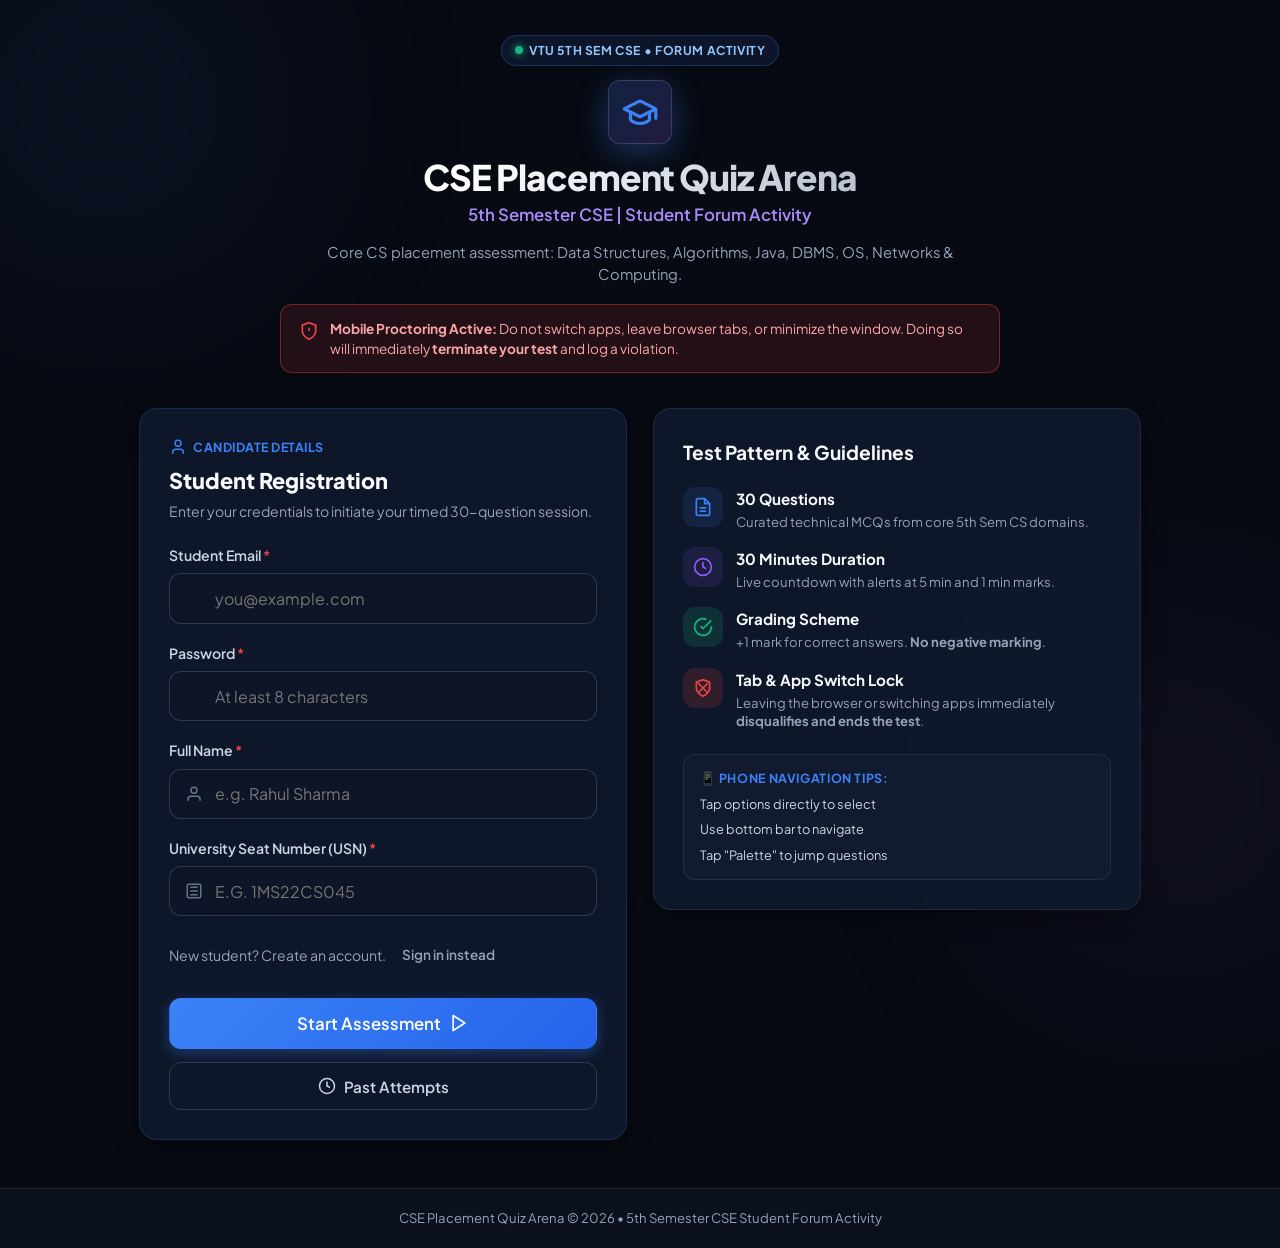
==== commit 739effb9: "Add shared live student leaderboard Co-authored-by: Copilot <223556219+Copilot@users.noreply.github." ====
--- a/index.html
+++ b/index.html
@@ -66,6 +66,20 @@
 
         <form id="registrationForm" novalidate>
           <div class="form-field">
+            <label for="studentEmailInput">Student Email <span class="required-star">*</span></label>
+            <div class="input-container">
+              <input type="email" id="studentEmailInput" placeholder="you@example.com" autocomplete="email" required>
+            </div>
+          </div>
+
+          <div class="form-field">
+            <label for="studentPasswordInput">Password <span class="required-star">*</span></label>
+            <div class="input-container">
+              <input type="password" id="studentPasswordInput" placeholder="At least 8 characters" autocomplete="current-password" minlength="8" required>
+            </div>
+          </div>
+
+          <div class="form-field">
             <label for="studentNameInput">Full Name <span class="required-star">*</span></label>
             <div class="input-container">
               <svg class="field-icon" width="18" height="18" viewBox="0 0 24 24" fill="none" stroke="currentColor" stroke-width="2"><path d="M20 21v-2a4 4 0 0 0-4-4H8a4 4 0 0 0-4 4v2"/><circle cx="12" cy="7" r="4"/></svg>
@@ -82,6 +96,11 @@
             </div>
             <div id="usnError" class="validation-message">Please enter a valid USN.</div>
           </div>
+
+          <p class="form-instructions" style="margin-top: 0.5rem;">
+            <span id="studentAuthModeLabel">New student? Create an account.</span>
+            <button type="button" id="studentAuthModeToggle" class="btn btn-ghost btn-sm">Sign in instead</button>
+          </p>
 
           <div class="form-button-group">
             <button type="submit" id="startQuizBtn" class="btn btn-primary btn-cta btn-touch">
@@ -659,6 +678,7 @@
   </div>
 
   <!-- JavaScript Modules -->
+  <script type="module" src="cloud-client.js"></script>
   <script src="questions.js"></script>
   <script src="script.js"></script>
 </body>
